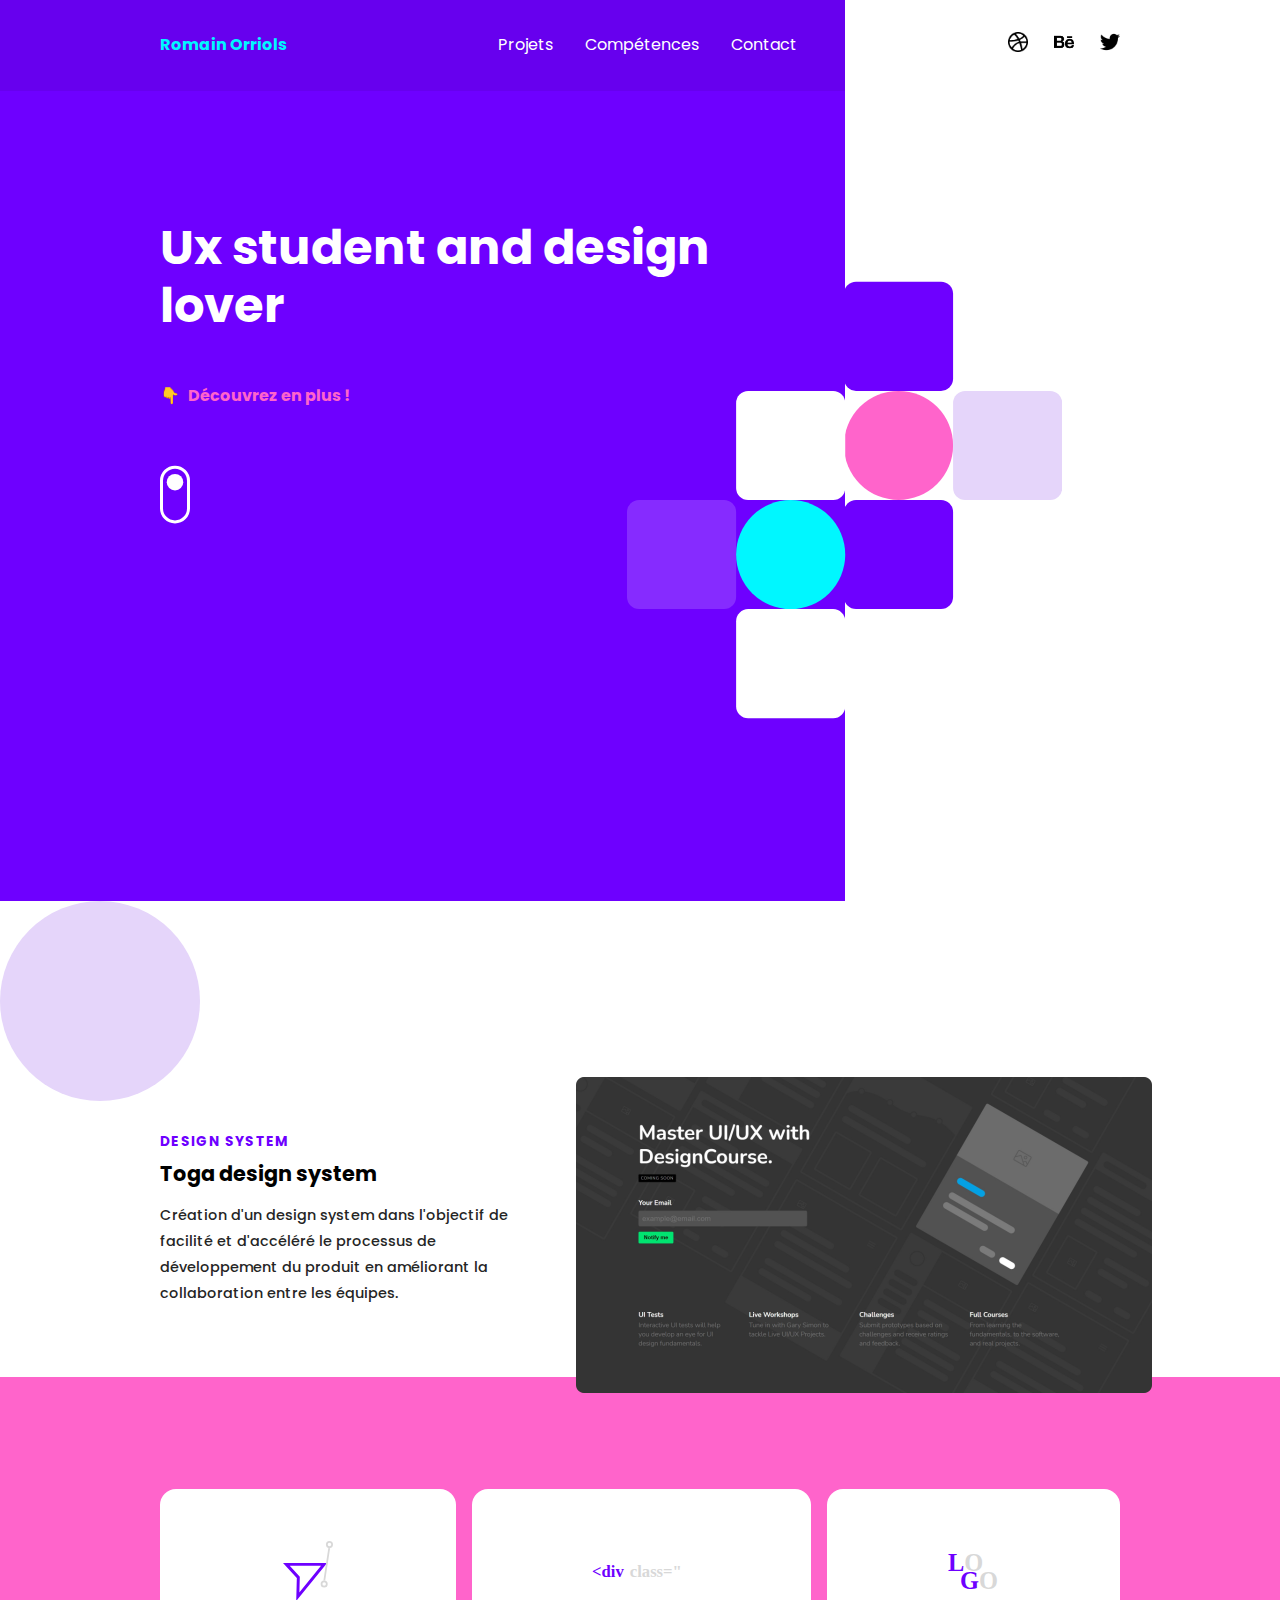
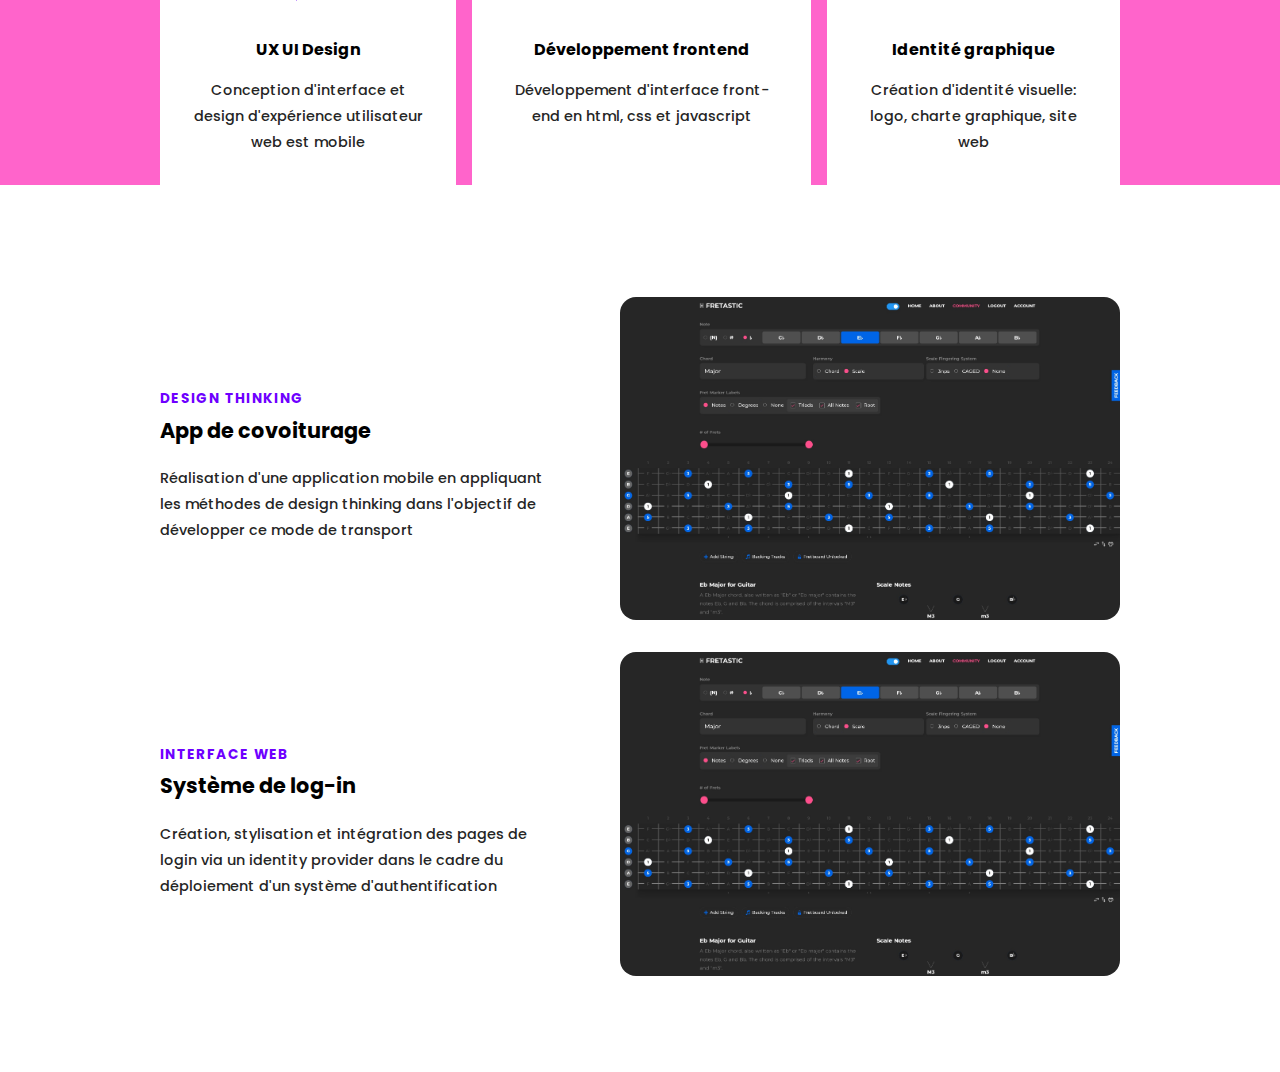
==== index.html @ 648311f3 "first commit" ====
<!DOCTYPE html>
<html lang="en">
<head>
    <meta charset="UTF-8">
    <meta http-equiv="X-UA-Compatible" content="IE=edge">
    <meta name="viewport" content="width=device-width, initial-scale=1.0">
    <title>Document</title>
    <link rel="stylesheet" href="css/main.css" >
</head>
<body>
   
    <div class="nav-container">   
<header>
    <a href="index.html" class="logo">Romain Orriols</a>

    <nav>
        <ul>
            <li><a href="#">Projets</a></li>
            <li><a href="#">Compétences</a></li>
            <li><a href="#">Contact</a></li>
        </ul>
    </nav>
</header>
<div class="social-header">
        <ul>
            <li><a href="#"><img src="images/dribbble.png" alt="dribbble"></a></li>
            <li><a href="#"><img src="images/behance.png" alt="behance"></a></li>
            <li><a href="#"><img src="images/twitter.png" alt="twitter"></a></li>
        </ul>
    </div>
</div>

<div class="hero">
    <div class="content">
        <h1>Ux student and design lover</h1>
        <div class="meet">
            <span>👇</span>
            <p>Découvrez en plus !</p>
        </div>
        <svg class="scroll stagger1" width="40" height="77" viewBox="0 0 40 77">
            <g id="scroll" transform="translate(-253 -787)">
              <g id="Rectangle_12" data-name="Rectangle 12" transform="translate(253 787)" fill="none" stroke="#fff" stroke-width="4">
                <rect width="40" height="77" rx="20" stroke="none"/>
                <rect x="2" y="2" width="36" height="73" rx="18" fill="none"/>
              </g>
              <circle class="circle" id="Ellipse_1" data-name="Ellipse 1" cx="11" cy="11" r="11" transform="translate(262 798)" fill="#fff"/>
            </g>
          </svg>

    </div>
    <svg class="hero-design" width="686" height="688" viewBox="0 0 686 688">
        <g id="blockdesign" transform="translate(-935 -289)">
          <rect class="square-anim" data-name="Rectangle 2" width="172" height="172" rx="19" transform="translate(1277 289)" fill="#6e00ff"/>
          <rect class="square-anim" data-name="Rectangle 10" width="172" height="172" rx="86" transform="translate(1277 461)" fill="#ff64cb"/>
          <rect class="square-anim" data-name="Rectangle 8" width="172" height="172" rx="19" transform="translate(1449 461)" fill="#e5d5fa"/>
          <rect class="square-anim" data-name="Rectangle 5" width="172" height="172" rx="19" transform="translate(1277 633)" fill="#6e00ff"/>
          <rect class="square-anim" data-name="Rectangle 3" width="172" height="172" rx="19" transform="translate(1107 461)" fill="#fff"/>
          <rect class="square-anim" data-name="Rectangle 9" width="172" height="172" rx="86" transform="translate(1107 633)" fill="#00f7ff"/>
          <rect class="square-anim" data-name="Rectangle 7" width="172" height="172" rx="19" transform="translate(935 633)" fill="#fff" opacity="0.17"/>
          <rect class="square-anim" data-name="Rectangle 4" width="172" height="172" rx="19" transform="translate(1107 805)" fill="#fff"/>
        </g>
      </svg>
</div>


<section class="featured">
<div class="left">
    <div class="inner transition2">
        <p class="subtitle">Design system</p>
        <a href="#" class="featured-tittle">Toga design system</a>

        <p class="featured-description">Création d'un design system dans l'objectif de facilité et d'accéléré le processus de développement du produit en améliorant la collaboration entre les équipes.</p>
    </div>
</div>
<img class="right transition2" src="images/project-1.png" alt="featured project">
</section>

<section class="skills">
    <div class="skills-container">
        <ul>
            <li class="transition2">
               <div class="icon-container one">
                   <img src="images/icon-ux.svg" alt="icon-ux">
               </div>
               <p class="skill-tittle">UX UI Design</p>
               <p class="featured-description skill-description">Conception d'interface et design d'expérience utilisateur web est mobile</p>
            </li>
            <li class="transition2">
                <div class="icon-container two">
                    <img src="images/icon-frontend.svg" alt="icon-ux">
                </div>
                <p class="skill-tittle">Développement frontend</p>
                <p class="featured-description skill-description">Développement d'interface front-end en html, css et javascript</p>
             </li>
             <li class="transition2">
                <div class="icon-container three">
                    <img src="images/icon-logo.svg" alt="icon-ux">
                </div>
                <p class="skill-tittle">Identité graphique</p>
                <p class="featured-description skill-description">Création d'identité visuelle: logo, charte graphique, site web </p>
             </li>
        </ul>
    </div>
</section>

<section class="portfolio">

    <div class="portfolio-container transition3">
        <div class="portfolio-left">
            <div class="inner">
                <p class="subtitle">Design thinking</p>
                <p class="featured-tittle">App de covoiturage</p>
                <p class="featured-description">Réalisation d'une application mobile en appliquant les méthodes de design thinking dans l'objectif de développer ce mode de transport</p>
            </div>
        </div>
        <a href="#"><img src="images/fretty.jpg" alt="project 1"></a>
    </div>

    <div class="portfolio-container transition3">
        <div class="portfolio-left">
            <div class="inner">
                <p class="subtitle">Interface web</p>
                <p class="featured-tittle">Système de log-in</p>
                <p class="featured-description">Création, stylisation et intégration des pages de login via un identity provider dans le cadre du déploiement d'un système d'authentification</p>
            </div>
        </div>
        <a href="#"><img src="images/fretty.jpg" alt="project 1"></a>
    </div>

</section>

</body>
</html>
---- css/main.css ----
@import url("https://fonts.googleapis.com/css2?family=Poppins:wght@300;400;700&display=swap");
body {
  height: 100vh;
  margin: 0;
  font-family: 'Poppins';
}

ul {
  list-style-type: none;
  margin: 0;
  padding: 0;
}

a {
  text-decoration: none;
}

img {
  width: 100%;
}

.nav-container {
  background: #6700EE;
}

.nav-container a {
  color: white;
}

header {
  display: -webkit-box;
  display: -ms-flexbox;
  display: flex;
  -webkit-box-pack: justify;
      -ms-flex-pack: justify;
          justify-content: space-between;
  padding: 2em;
}

header .logo {
  color: #00F7FF;
  font-weight: bold;
}

header ul {
  display: -webkit-box;
  display: -ms-flexbox;
  display: flex;
}

header ul a {
  display: block;
  padding: 0 1em;
}

.social-header, .hero-design {
  display: none;
}

.hero {
  background: #6E00FF;
  color: white;
  display: -ms-grid;
  display: grid;
  text-align: center;
  padding: 4em;
}

.meet {
  display: -webkit-box;
  display: -ms-flexbox;
  display: flex;
  margin: 0 auto;
  width: 200px;
  font-weight: bold;
  color: #FF64CB;
}

.meet span {
  margin-top: 1em;
  margin-right: .5em;
}

.scroll {
  width: 30px;
  margin-top: 2em;
}

section {
  padding: 4em 2em;
  text-align: center;
}

.featured {
  position: relative;
}

.featured::before {
  content: "";
  position: absolute;
  width: 200px;
  height: 200px;
  border-radius: 50%;
  background: #E5D5FA;
  top: 0;
  left: 0;
  z-index: -1;
}

.subtitle {
  text-transform: uppercase;
  font-weight: bold;
  color: #6E00FF;
  letter-spacing: .1em;
  font-size: .85em;
}

.featured-tittle {
  color: black;
  font-weight: bold;
  font-size: 1.3em;
  margin-top: -.4em;
  display: block;
}

.featured-description {
  color: #252525;
  margin-bottom: 3em;
  font-size: .9em;
  line-height: 1.8em;
  font-weight: 500;
}

.skills {
  background: #FF64CB;
}

.skills-container ul li {
  background: white;
  padding: 2em;
  border-radius: 1em;
  margin-bottom: 1em;
}

.skills-container ul li .icon-container {
  height: 100px;
  display: -ms-grid;
  display: grid;
  place-content: center;
  margin: 0 auto;
}

.skills-container ul li .icon-container.one {
  width: 50px;
}

.skills-container ul li .icon-container.two {
  width: 100px;
}

.skills-container ul li .icon-container.three {
  width: 50px;
}

.skill-tittle {
  font-weight: bold;
}

.featured-description {
  margin-bottom: 2em;
}

.portfolio {
  background: white;
}

.portfolio-container a img {
  border-radius: 1em;
  margin-bottom: 2em;
}

@media only screen and (min-width: 800Px) {
  .featured, .portfolio {
    text-align: left;
  }
  .featured, .portfolio-container {
    display: -ms-grid;
    display: grid;
    -ms-grid-columns: 40% auto;
        grid-template-columns: 40% auto;
  }
  .left, .portfolio-left {
    display: -ms-grid;
    display: grid;
    place-content: center;
  }
  .right {
    margin-left: 2em;
    margin-top: 1em;
  }
  .skills {
    margin-top: -5em;
    margin-bottom: -7em;
    padding-top: 7em;
  }
  .skills-container ul {
    display: -ms-grid;
    display: grid;
    -ms-grid-columns: (auto)[3];
        grid-template-columns: repeat(3, auto);
    grid-gap: 1em;
  }
  .portfolio {
    padding-top: 7em;
  }
  .portfolio-container img {
    margin-left: 2em;
  }
}

@media only screen and (min-width: 1050px) {
  .hero {
    height: 90vh;
  }
  .nav-container {
    display: -ms-grid;
    display: grid;
    -ms-grid-columns: 66% auto;
        grid-template-columns: 66% auto;
    background: unset;
  }
  .nav-container header {
    background: #6700EE;
  }
  header {
    padding: 2em 2em 2em 4em;
  }
  .social-header {
    padding: 2em 4em 2em 0;
  }
  section {
    padding: 4em;
  }
  .social-header {
    display: block;
  }
  .social-header ul {
    display: -webkit-box;
    display: -ms-flexbox;
    display: flex;
    -webkit-box-pack: justify;
        -ms-flex-pack: justify;
            justify-content: space-between;
    width: 7em;
    float: right;
  }
  .social-header ul img {
    width: 20px;
  }
  .hero {
    display: -ms-grid;
    display: grid;
    -ms-grid-columns: 66% auto;
        grid-template-columns: 66% auto;
    background: unset;
    padding: 0;
  }
  .hero .content {
    background: #6E00FF;
    padding: 6em 8em 6em 4em;
    text-align: left;
  }
  .hero .content h1 {
    font-size: 3em;
    line-height: 1.2em;
  }
  .meet {
    margin: unset;
  }
  .hero-design {
    display: unset;
    margin-left: -50%;
    margin-top: 15%;
    width: 100%;
  }
  .portfolio img {
    float: right;
    max-width: 500px;
  }
}

@media only screen and (min-width: 1250px) {
  header {
    padding: 2em 2em 2em 10em;
  }
  .social-header {
    padding: 2em 10em 2em 0;
  }
  section {
    padding: 10em 10em 4em 10em;
  }
  .hero .content {
    padding: 6em 8em 6em 10em;
  }
}

@media only screen and (min-width: 1550px) {
  header {
    padding: 2em 2em 2em 20em;
  }
  .social-header {
    padding: 2em 20em 2em 0;
  }
  section {
    padding: 6em 20em 4em 20em;
  }
  .hero .content {
    padding: 9em 20em 6em 20em;
  }
}
/*# sourceMappingURL=main.css.map */
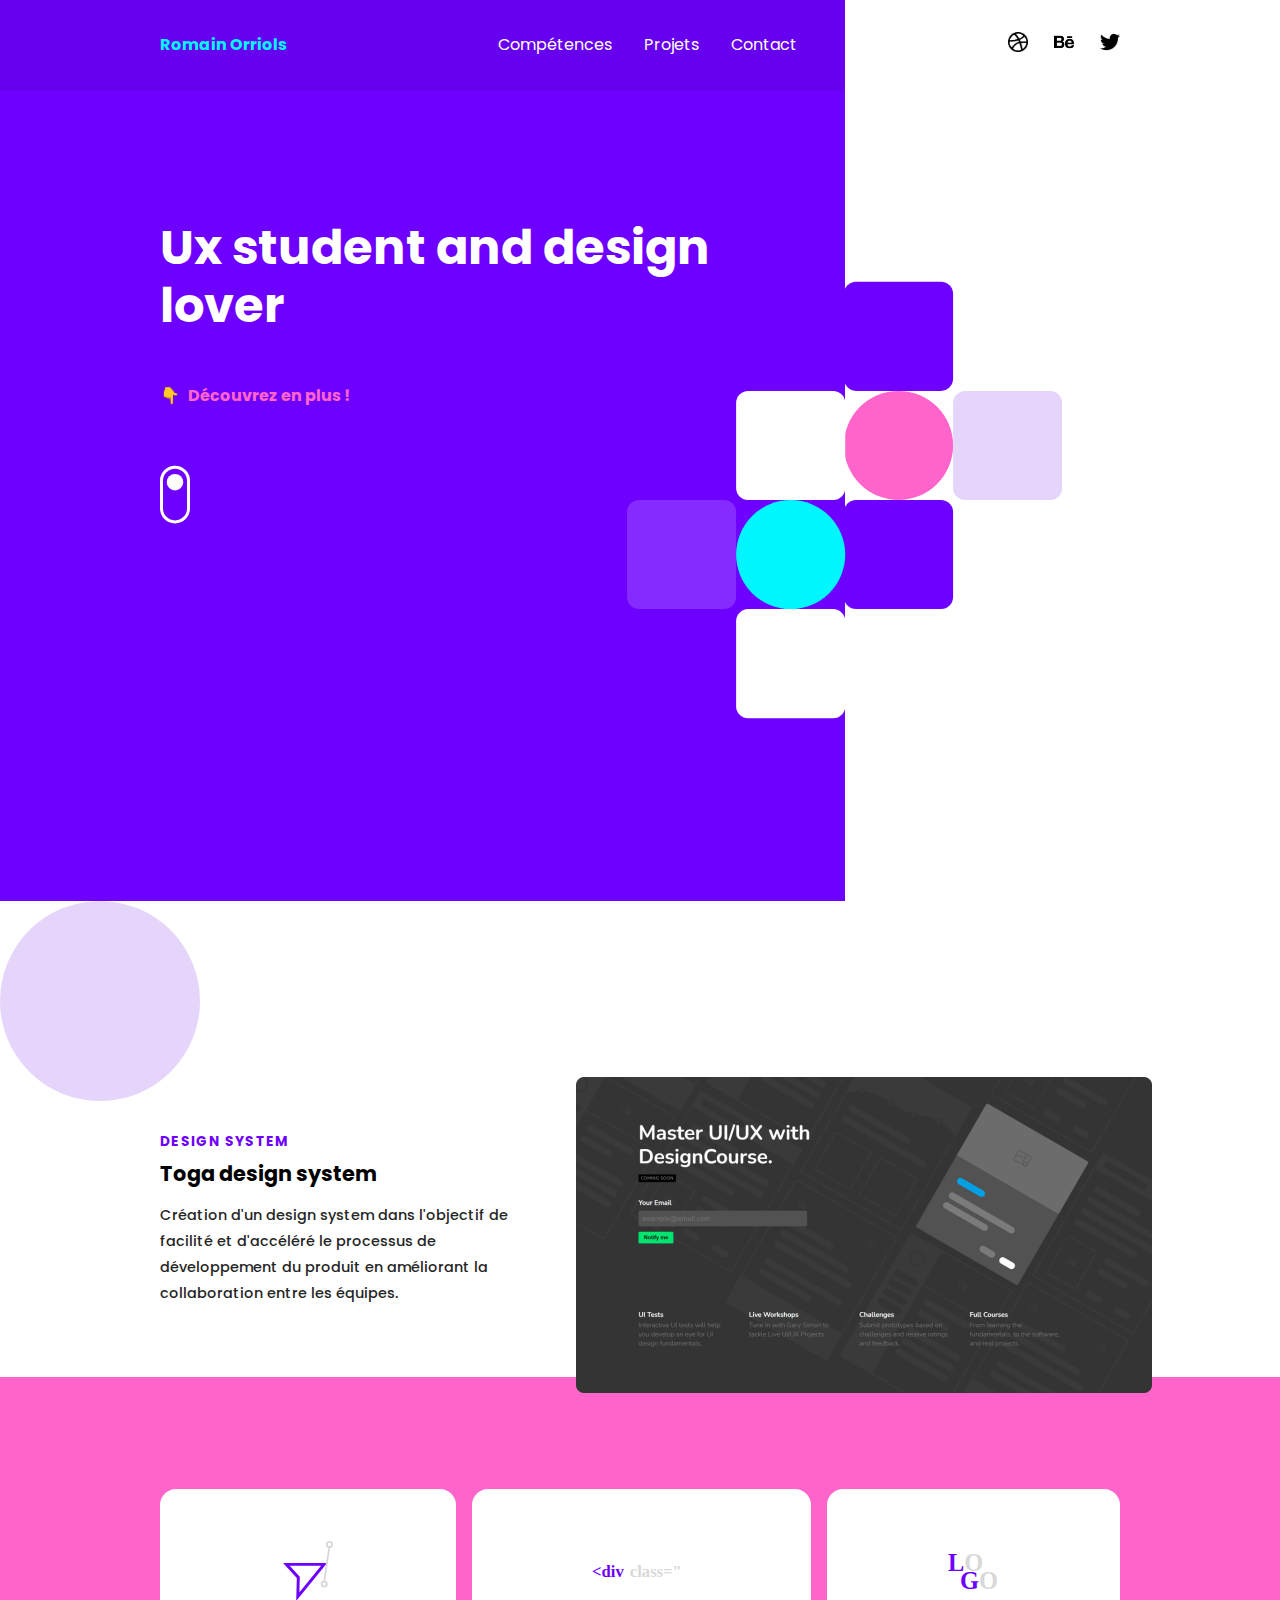
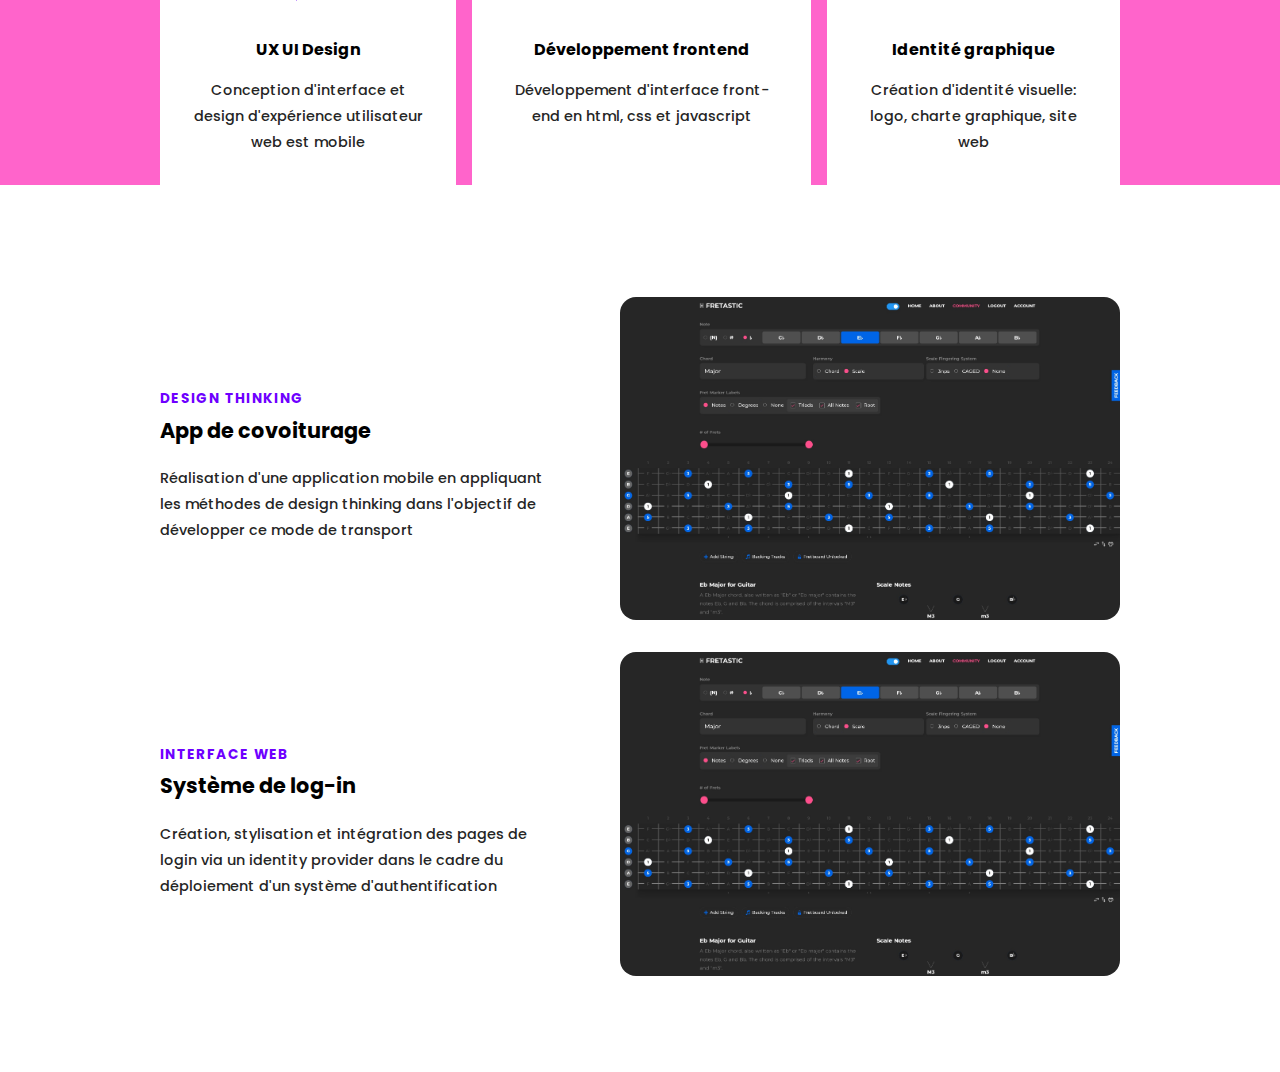
==== commit 4dd08c92: "Second commit" ====
--- a/index.html
+++ b/index.html
@@ -15,8 +15,8 @@
 
     <nav>
         <ul>
-            <li><a href="#">Projets</a></li>
-            <li><a href="#">Compétences</a></li>
+            <li><a href="#compétences">Compétences</a></li>
+            <li><a href="#projets">Projets</a></li>
             <li><a href="#">Contact</a></li>
         </ul>
     </nav>
@@ -75,7 +75,8 @@
 <img class="right transition2" src="images/project-1.png" alt="featured project">
 </section>
 
-<section class="skills">
+
+<section class="skills" id="compétences">
     <div class="skills-container">
         <ul>
             <li class="transition2">
@@ -103,7 +104,7 @@
     </div>
 </section>
 
-<section class="portfolio">
+<section class="portfolio" id="projets">
 
     <div class="portfolio-container transition3">
         <div class="portfolio-left">
